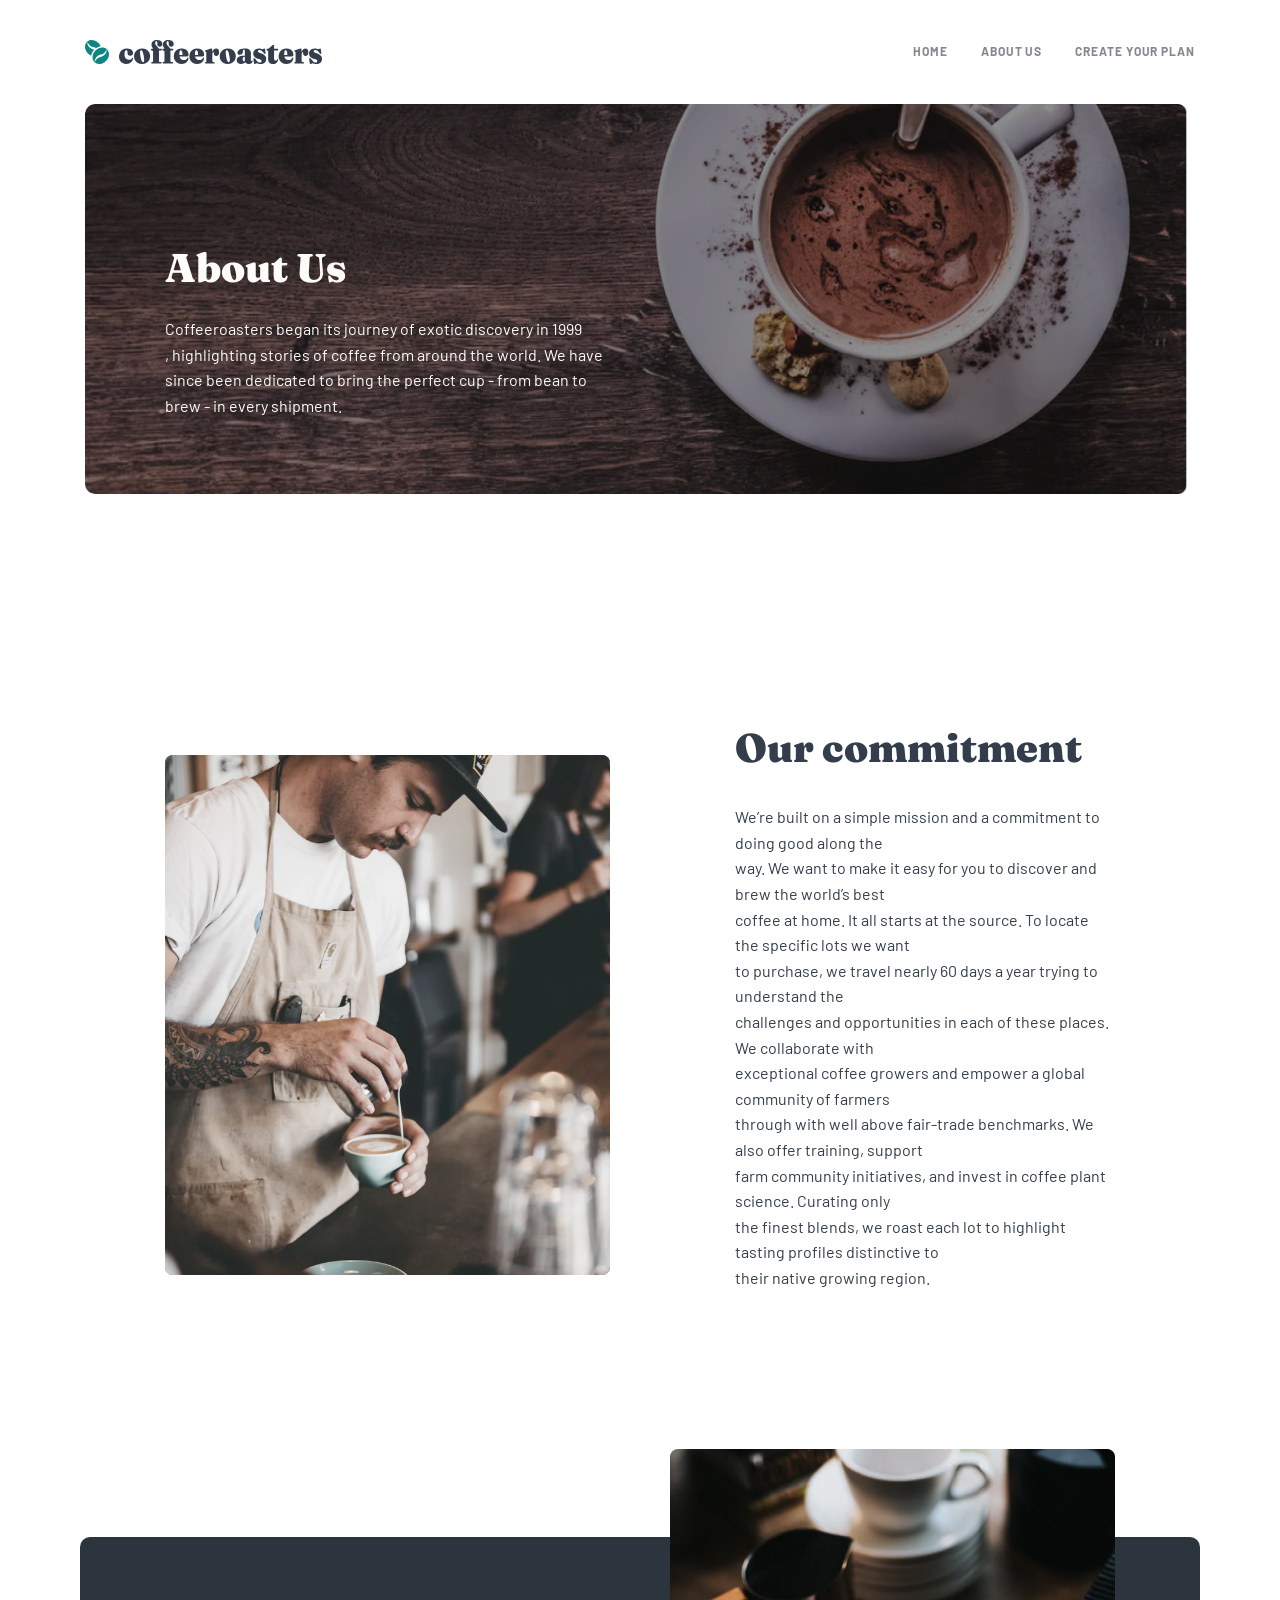
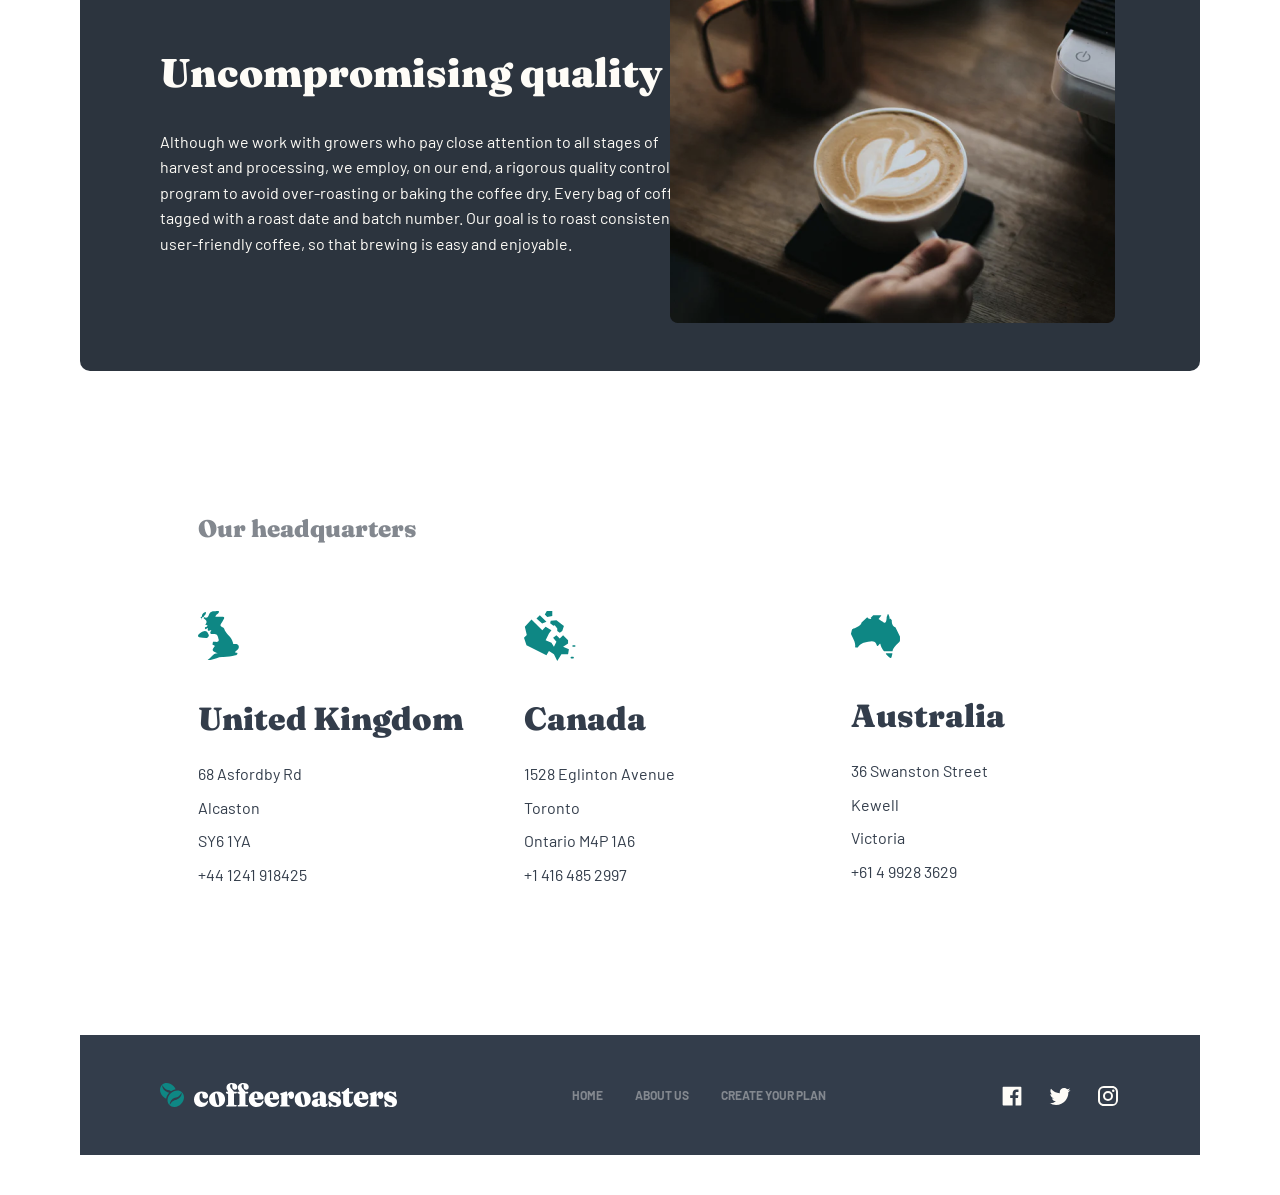
==== pages/About.html @ 0d8c2d9e "first cpmmit" ====
<!DOCTYPE html>
<html lang="en">
<head>
    <meta charset="UTF-8">
    <meta name="viewport" content="width=device-width, initial-scale=1.0">
    <title>ABOUT</title>
    <link rel="stylesheet" href="https://cdn.jsdelivr.net/npm/bootstrap@5.3.3/dist/css/bootstrap.min.css">
    <link rel="stylesheet" href="../style/style.css">
</head>
<body>
    <header>
        <img src="../images/Logo.svg" alt="">
        <nav>
            <a href="../index.html" target="_blank">HOME</a>
            <a href="./About.html">ABOUT US</a>
            <a href="./create.html" target="_blank">Create your plan</a>
        </nav>
        <svg xmlns="http://www.w3.org/2000/svg" width="1em" height="1em" viewBox="0 0 24 24">
            <path d="M0 0h24v24H0z" fill="none" />
            <path fill="none" stroke="currentColor" stroke-linecap="round" stroke-linejoin="round" stroke-width="2" d="M4 6h16M4 12h16M4 18h16" />
        </svg>

    </header>
    <!-- end header -->
    <section class="section-6">
        <img src="../images/About Image.png" alt="" class="img-disktop-s6">
        <img src="../images/Background.png" alt="" class="img-992-s6">
        <img src="../images/Background (1).png" alt="" class="img-768-s6">
        <div>
            <h2>About Us</h2>
            <p class="p-992-s6">Coffeeroasters began its journey of exotic discovery in 1999 <br>, highlighting stories of coffee from around the world. We have <br> since been dedicated to bring the perfect cup - from bean to <br> brew - in every shipment.</p>
            <p class="p-768-s6">Coffeeroasters began its journey of exotic <br> discovery in 1999, highlighting stories of <br> coffee from around the world. We have <br> since been dedicated to bring the perfect <br> cup - from bean to brew - in every <br> shipment.</p>

        </div>
        
    </section>
    <!-- end section-6 -->
    <section class="section-7">
        <img class="img-desktop" src="../images/Bitmap-1.svg" alt="">
        <img class="img-992" src="../images/Commitment Image.png" alt="">
        <img class="img-768" src="../images/Commitment Image-1.png" alt="">
        <div>
            <h2>Our commitment</h2>
            <p class="p-desktop">We’re built on a simple mission and a commitment to doing good along the <br> way. We want to make it easy for you to discover and brew the world’s best <br> coffee at home. It all starts at the source. To locate the specific lots we want <br> to purchase, we travel nearly 60 days a year trying to understand the <br> challenges and opportunities in each of these places. We collaborate with <br> exceptional coffee growers and empower a global community of farmers <br> through with well above fair-trade benchmarks. We also offer training, support <br> farm community initiatives, and invest in coffee plant science. Curating only <br> the finest blends, we roast each lot to highlight tasting profiles distinctive to <br> their native growing region.</p>
            <p class="p-992">We’re built on a simple mission and a commitment to <br> doing good along the  way. We want to make it easy for <br> you to discover and brew the world’s best coffee at <br> home. It all starts at the source. To locate the specific <br> lots we want to purchase, we travel nearly 60 days a <br> year trying to understand the  challenges <br> and opportunities in each of these places. We collabo <br> with exceptional coffee growers and empower a global <br> community of farmers through with well above fair- <br> trade benchmarks. We also offer training, support <br> farm community initiatives, and invest in coffee plant <br> science. Curating only the finest blends, we roast each <br> lot to highlight tasting profiles distinctive to their <br> native growing region.</p>
            <p class="p-768">We’re built on a simple mission and a <br> commitment to doing good along the  way. We <br> want to make it easy for you to discover and brew <br> the world’s best coffee at home. It all starts at the <br> source. To locate the specific lots we want to <br> purchase, we travel nearly 60 days a year trying to <br> understand the  challenges and opportunities in <br> each of these places. We collaborate with <br> exceptional coffee growers and empower a global <br> community of farmers through with well above <br> fair-trade benchmarks. We also offer training, <br> support farm community initiatives, and invest in <br> coffee plant science. Curating only the finest <br> blends, we roast each lot to highlight tasting <br> profiles distinctive to their native growing region.</p>

        </div>
    </section>
    <!-- end section-7 -->
    <section class="section-8">
        <div class="div-3">
            <h2>Uncompromising quality</h2>
            <p>Although we work with growers who pay close attention to all stages of <br> harvest and processing, we employ, on our end, a rigorous quality control <br> program to avoid over-roasting or baking the coffee dry. Every bag of coffee is <br> tagged with a roast date and batch number. Our goal is to roast consistent, <br> user-friendly coffee, so that brewing is easy and enjoyable.</p>
        </div>
        <div>
            <img class="img-desktop-s8" src="../images/Bitmap-2.png" alt="">
            <img class="img-992-s8" src="../images/Bitmap (1).png" alt="">
            <img src="../images/Bitmap-3.png" alt="" class="img-768-s8">
        </div>
    </section>
    <!-- end section-8 -->
    <section class="section-9">
        <h2>Our headquarters</h2>
        <div class="div-4">
            <div>
                <img src="../images/UK Map.svg" alt="">
                <h1>United Kingdom</h1>
                <h3>68  Asfordby Rd</h3>
                <h3>Alcaston</h3>
                <h3>SY6 1YA</h3>
                <h3>+44 1241 918425</h3>
            </div>
             <div>
                <img src="../images/Canada Map.svg" alt="">
                <h1>Canada</h1>
                <h3>1528  Eglinton Avenue</h3>
                <h3>Toronto</h3>
                <h3>Ontario M4P 1A6</h3>
                <h3>+1 416 485 2997</h3>
            </div>
             <div>
                <img src="../images/Australia Map.svg" alt="">
                <h1>Australia</h1>
                <h3>36 Swanston Street</h3>
                <h3>Kewell</h3>
                <h3>Victoria</h3>
                <h3>+61 4 9928 3629</h3>
            </div>
        </div>
    </section>
    <!-- end section-9 -->
    <section class="section-5">
        <img src="../images/Footer Logo.svg" alt="">
        <nav>
            <a href="../index.html" target="_blank">HOME</a>
            <a href="./About.html">ABOUT US</a>
            <a href="./create.html" target="_blank">Create your plan</a>
        </nav>
        <div>
            <a href="https://www.facebook.com/" target="_blank">
                <svg xmlns="http://www.w3.org/2000/svg" width="1em" height="1em" viewBox="0 0 1024 1024">
                    <path d="M0 0h1024v1024H0z" fill="none" />
                    <path fill="currentColor" d="M880 112H144c-17.7 0-32 14.3-32 32v736c0 17.7 14.3 32 32 32h736c17.7 0 32-14.3 32-32V144c0-17.7-14.3-32-32-32m-92.4 233.5h-63.9c-50.1 0-59.8 23.8-59.8 58.8v77.1h119.6l-15.6 120.7h-104V912H539.2V602.2H434.9V481.4h104.3v-89c0-103.3 63.1-159.6 155.3-159.6c44.2 0 82.1 3.3 93.2 4.8v107.9z" />
                </svg>
            </a>
            <a href="https://x.com/home" target="_blank">
                <svg xmlns="http://www.w3.org/2000/svg" width="1em" height="1em" viewBox="0 0 24 24">
                    <path d="M0 0h24v24H0z" fill="none" />
                    <path fill="currentColor" d="M22.46 6c-.77.35-1.6.58-2.46.69c.88-.53 1.56-1.37 1.88-2.38c-.83.5-1.75.85-2.72 1.05C18.37 4.5 17.26 4 16 4c-2.35 0-4.27 1.92-4.27 4.29c0 .34.04.67.11.98C8.28 9.09 5.11 7.38 3 4.79c-.37.63-.58 1.37-.58 2.15c0 1.49.75 2.81 1.91 3.56c-.71 0-1.37-.2-1.95-.5v.03c0 2.08 1.48 3.82 3.44 4.21a4.2 4.2 0 0 1-1.93.07a4.28 4.28 0 0 0 4 2.98a8.52 8.52 0 0 1-5.33 1.84q-.51 0-1.02-.06C3.44 20.29 5.7 21 8.12 21C16 21 20.33 14.46 20.33 8.79c0-.19 0-.37-.01-.56c.84-.6 1.56-1.36 2.14-2.23" />
                </svg>
            </a>
            <a href="https://www.instagram.com/" target="_blank">
                <svg xmlns="http://www.w3.org/2000/svg" width="1em" height="1em" viewBox="0 0 24 24">
                    <path d="M0 0h24v24H0z" fill="none" />
                    <path fill="currentColor" d="M7.8 2h8.4C19.4 2 22 4.6 22 7.8v8.4a5.8 5.8 0 0 1-5.8 5.8H7.8C4.6 22 2 19.4 2 16.2V7.8A5.8 5.8 0 0 1 7.8 2m-.2 2A3.6 3.6 0 0 0 4 7.6v8.8C4 18.39 5.61 20 7.6 20h8.8a3.6 3.6 0 0 0 3.6-3.6V7.6C20 5.61 18.39 4 16.4 4zm9.65 1.5a1.25 1.25 0 0 1 1.25 1.25A1.25 1.25 0 0 1 17.25 8A1.25 1.25 0 0 1 16 6.75a1.25 1.25 0 0 1 1.25-1.25M12 7a5 5 0 0 1 5 5a5 5 0 0 1-5 5a5 5 0 0 1-5-5a5 5 0 0 1 5-5m0 2a3 3 0 0 0-3 3a3 3 0 0 0 3 3a3 3 0 0 0 3-3a3 3 0 0 0-3-3" />
                </svg>
            </a>
        </div>



    </section>

    <script src="https://cdn.jsdelivr.net/npm/bootstrap@5.3.3/dist/js/bootstrap.min.js"></script>
</body>
</html>
---- style/style.css ----
@import url('https://fonts.googleapis.com/css2?family=Barlow:ital,wght@0,100;0,200;0,300;0,400;0,500;0,600;0,700;0,800;0,900;1,100;1,200;1,300;1,400;1,500;1,600;1,700;1,800;1,900&display=swap');
@import url('https://fonts.googleapis.com/css2?family=Fraunces:ital,opsz,wght@0,9..144,100..900;1,9..144,100..900&display=swap');
*{
    margin: 0;
    padding: 0;
    box-sizing: border-box;
}
:root{
    --color: #0E8784;
    --font:"Barlow", sans-serif;
    --font-2:"Fraunces", serif;
}
header{
    padding: 40px 85px;
    display: flex;
    justify-content: space-between;
    align-items: center;
}
header nav{
    display: flex;
    gap: 33px;
}
header nav a{
    text-decoration: none;
    font-family: var(--font);
    color: #83888F;
    font-size: 12px;
    font-weight: 700;
    line-height: 130%;
    letter-spacing: .92px;
    text-transform: uppercase;

}
header svg{
    display: none;
}
/* end header */
@media (max-width: 992px){
    header {
        padding: 40px 32px;
    }
}
@media (max-width: 768px){
    header {
        padding: 0 16px;
        padding-top: 24px;
        padding-bottom: 32px;
    }
    header nav{
        display: none;
        color: #333D4B;
    }
    header svg{
        display: block;
    }

}
/* end responsife header */
.section-1{
    width: 100%;
    padding: 0 85px;
    position: relative;
}
.img-992-s1{
    display: none;
}
.img-768-s1{
    display: none;
}
.section-1 img{
    width: 100%; 
    border-radius: 10px;  
}
.section-1 div{
    position: absolute;
    top: 0;
    left: 0;
    padding: 112px 0;
    padding-left: 165px;
    animation-name: animation-sectoin-1;
    animation-duration: 2s;
    animation-iteration-count: 2;
    animation-direction: alternate;
}
.section-1 div h2{
    font-family: var(--font-2);
    color: #FEFCF7;
    font-size: 72px;
    font-weight: 900;
    line-height: 100%;
    margin-bottom: 32PX;

}
.section-1 div P{
    font-family: var(--font);
    color: #FEFCF7;
    font-size: 16px;
    font-weight: 400;
    line-height: 160%;
    margin-bottom: 48PX;
}
.section-1 div button{
    width: 218px;
    height: 57px;
    font-family: var(--font-2);
    background-color: var(--color);
    color: #FEFCF7;
    font-size: 18px;
    font-weight: 900;
    line-height: 140%;
    margin-bottom: 48PX;
    text-align: center;
    border: none;
    border-radius: 6px;

}
.section-1 div button:hover{
    background-color:#FEFCF7 ;
    color: var(--color);
    border: 1.5px solid var(--color);
}
/* end section-1  */


@keyframes animation-sectoin-1{
    from{
        transform: translatey(100%);
        opacity: 0;
    }
    to{
        transform: translatey(0);
        opacity: 1;
    }
}
/* end animmation-section-1 */


@media (max-width: 992px){
    .section-1{
        padding: 0 32px; 
    }
    .section-1 img{
        height: 68vh;  
    }
    .section-1 div{  
        padding: 96px 0;
        padding-left: 80px;  
    }
    .section-1 div h2{ 
        font-size: 48px;
        margin-bottom: 32PX;
    }
    .img-992-s1{
        display: block;
    }
    .img-desktop-s1{
        display: none;
    }
    .img-768-s1{
        display: none;
    }
    
}
@media (max-width: 768px){
    .section-1{
        padding: 0 16px;
    }
    .section-1 img{
        height: 68vh;
    }
    .section-1 div{
        position: absolute;
        top: 50%;
        left: 45%;
        transform: translate(-50%, -50%);
        width: 100%;
        box-sizing: border-box;
        text-align: center;
        animation-name: animation-sectoin-6;
        animation-duration: 2s;
        animation-iteration-count: 2;
        animation-direction: alternate;
    }
    .section-1 div h2{
        font-size: 40px; 
        margin-bottom: 32PX;
    }
    .section-1 p{  
        margin-bottom: 40px;
    }
    .img-992-s1{
        display: none;
    }
    .img-desktop-s1{
        display: none;
    }
    .img-768-s1{
        display: block;
    }


}


/* end responsife section-1 */

.section-2 {
    
    position: relative;
    margin: 140px 165px;
}
.section-2 h2 {
    font-family: var(--font-2);
    font-weight: 900;
    line-height: 100%;
    font-size: 200px;
    text-align: center;
    position: absolute;
    top: -40px;
    left: 50%;
    transform: translateX(-50%);

    z-index: 1;

    color: #83888F;
    opacity: 0.3;

    white-space: nowrap;
    

    
}
.products {
    position: relative;
    z-index: 2;
    padding-top: 90px;
    display: flex;
    align-items: center;
    gap: 32px;
}
.product {
    width: calc((100% - 3 * 32px) / 4);
    text-align: center;
}
.product h3 {
    font-family: var(--font-2);
    color: #333D4B;
    font-size: 24px;
    font-weight: 900;
    line-height: 150%;
    margin-top: 48px;
    margin: 24px;
}
.product p {
    font-family: var(--font);
    color: #333D4B;
    font-size: 16px;
    font-weight: 400;
    line-height: 160%;
    
}

/* end section-2  */

@media (max-width: 992px){
    .section-2 {
    
        
        margin: 80px 32px;
    }
    .section-2 h2 {
        
        
        
        font-size: 112px;
        text-align: center;
        position: absolute;
        top: -5px;
        left: 50%;
        transform: translateX(-50%);

       

        

        

        
    }
    .products {
        
        padding-top: 35px;
        display: flex;
        transform: translateX(-30%);
        flex-direction: column;
        align-items: center;
        gap: 24px;
    }
    .product {
        
        display: flex;
        
        align-items: center;
        gap: 32px;
    }
    .product h3 {
        
        white-space: nowrap;

    }
    .product p {
       
        white-space: nowrap;
        
    }

}

@media (max-width: 768px){
    .section-2 {
    
        
        margin: 80px 16px;
    }
    .section-2 h2 {
        
        
        
        font-size: 40px;
        text-align: center;
        position: absolute;
        top: -5px;
        left: 50%;
        transform: translateX(-50%);

       

        

        

        
    }
    .products {
       
        padding-top: 30px;
        transform: translateX(-4px);
        
    }
    .product {
        
        display: flex;
        flex-direction: column;
        align-items: center;
        gap: 32px;
    }

}

/* end responsife section-2 */

.section-3 {
    
    background-color: #333D4B;
    margin: 0 80px;
    height: 577px;
    border-radius: 10px;
    margin-bottom: 237px;
}
.parent{
    padding: 0 85px;
    margin-top: 64px;
    display: flex;
    align-items: center;
    gap: 32px;
    
}
.section-3 h2{
    text-align: center;
    padding-top: 96px;
    font-family: var(--font-2);
    font-weight: 900;
    font-size: 40px;
    line-height: 120%;
    color: #FEFCF7;
}
.p-section-3 {
    text-align: center;
    padding-top: 32px;
    font-family: var(--font-2);
    font-weight: 400;
    font-size: 16px;
    line-height: 160%;
    color: #FEFCF7;
}
.card{
    width: calc((100% - 2 * 32px) / 3);
    background-color: var(--color);
    height: 354px;
    text-align: center;
    border-radius: 10px;
    padding: 48px 32px;
}

.card img {
    margin-bottom: 48px;
    width: 60px;
    height: 60px;
}
.card h3 {
    margin-bottom: 24px;
    color: #FEFCF7;
    font-family: var(--font-2);
    font-weight: 900;
    font-size: 24px;
    line-height: 150%;

}
.card p {
    
    color: #FEFCF7;
    font-family: var(--font);
    font-weight: 400;
    font-size: 16px;
    line-height: 160%;

}
/* end section-3  */
@media (max-width: 992px){
    .section-3 {
        margin: 0 32px;
        margin-bottom: 403px;
    }
    .parent{
        padding: 0 65.5px;
        margin-top: 64px;
        display: flex;
        flex-direction: column;
        align-items: center;
        gap: 24px;
    }
    .card{
        width: 100%;
        height: 188px;
        display: flex;
        flex-direction: row;
        align-items: center;
        gap: 48px;
        text-align: start;
        border-radius: 10px;
        padding: 40px 48px;
    }
    .card h3 {
        margin-bottom: 20px;
    }
    .card img {
        margin-bottom: 0px;
    }
    .section-3 h2{
        padding-top: 64px;
    }
    .p-section-3 {
        
        
    }
}
@media  (max-width: 768px){
    .section-3 { 
        margin: 0 32px;
    }
    .section-3 h2{
        padding-top: 64.2px;
    }
    .card{
        width: 280px;
        margin-bottom: 0px;
        height: 258.8px;
        padding: 24px 20px;
        display: block;
        margin-top: 0px;
        text-align: center;
    }
    .card img {
        margin-bottom: 24px;
        width: 60px;
        height: 60px;
    }
    .card h3 {
        margin-bottom: 12px;
    }
}
/* end responsife section-2 */
.section-4{
    padding: 0 165px;

}
.section-4 h2 {
    font-family: var(--font-2);
    font-weight: 900;
    font-size: 24px;
    line-height: 150%;
    color: #83888F;
}
.parent-1{
    margin: 80px 0;
    display: flex;
    align-items: center;
}
.parent-1 .div-1{
    width: 31px;
    height: 31px;
    border: 2px solid #0E8784 ;
    border-radius: 50%;
}
.parent-1 .div-2{
    width: 350px;
    height: 2px;
    border: 2px solid #FDD6BA;
    border-radius: 2px;
}
.section-4 .parent-2{
    margin-bottom: 64px;
    display: flex;
    align-items: center;
    gap: 96px;  
}
.section-4 .parent-2 div {
    width: 285px;
    height: 355px;
}
.section-4 .parent-2 h1 {
    font-family: var(--font-2);
    font-weight: 900;
    font-size: 72px;
    line-height: 100%;
    color: #FDD6BA;
    margin-bottom: 40px;
} 
.section-4 .parent-2 h3 {
    font-family: var(--font-2);
    font-weight: 900;
    font-size: 32px;
    line-height: 114%;
    color: #333D4B;
    margin-bottom: 40px;
} 
.section-4 .parent-2 p {
    font-family: var(--font);
    font-weight: 400;
    font-size: 16px;
    line-height: 160%;
    color: #333D4B;
    
} 
.section-4 button {
    width: 218px;
    height: 57px;
    background-color: #0E8784;
    border: none;
    border-radius: 6px;
    color: #FEFCF7;
    font-family: var(--font-2);
    font-weight: 900;
    font-size: 18;
    line-height: 140%;

}
/* end section-4  */
.section-4 button:hover {
    
    background-color: #FEFCF7;
    border: 1px solid #0E8784;
    color: #0E8784;
    cursor: pointer;
    

}
/* end section-4 button:hover */
@media (max-width: 992px){
    .section-4{
        margin-top: 403px;
        padding: 0 32px;
    }
    .parent-1 .div-2{
        width: 250px;
    }
    .section-4 .parent-2{
        margin-bottom: 64px;
        display: flex;
        align-items: center;
        gap: 20px;  
    }
    .section-4 .parent-2 div {
        width: calc((100% - 2 * 20) / 3);
        height: 381px;
    }
}
@media (max-width: 768px){
    .section-4{
        margin-top: 752px;
        padding: 0 16px;
    }
    .parent-1 {
        display: none;
    }
    .section-4 h2 {
        text-align: center;
        margin-bottom: 64px;
    }
    .section-4 .parent-2{
        margin-bottom: 120px;
        display: flex;
        flex-direction: column;
        align-items: center;
        gap: 120px;  
        text-align: center;
    }
    .section-4 .parent-2 div {
        width: 343px;
        height: 260px;
    }
    .section-4 button {
        display: block;
        margin: 0 auto;
        
    }

}

/* end responsife section-4 */

.section-5{
    margin: 0 80px;
    height: 120px;
    padding: 48px 80px;
    margin-top: 140px;
    margin-bottom: 40px;
    display: flex;
    align-items: center;
    justify-content: space-between;
    background-color: #333D4B;
    
}
.section-5 nav {
    display: flex;
    align-items: center;
    gap: 32px;

}
.section-5 nav a{
    font-family: var(--font);
    font-size: 12px;
    font-weight: 700;
    line-height: 130%;
    color: #83888F;
    text-transform: uppercase;
    text-decoration: none;
}
.section-5 div {
    display: flex;
    align-items: center;
    gap: 24px;
}
.section-5 svg {
    width: 24px;
    height: 24px;
    color: #FEFCF7;
   
}
/* end section-5  */
@media (max-width: 992px){
    .section-5{
        margin: 0 32px;
        height: 100px;
        padding: 48px 20px;
        margin-top: 80px;
        margin-bottom: 40px;
    }
}
@media (max-width: 768px){
    .section-5{
        margin: 0 16px;
        height: 180px;
        padding: 40px 43px;
        margin-top: 80px;
        margin-bottom: 24px;
        display: flex;
        flex-direction: column;
        align-items: center;
        gap: 24px;
    }
}
/* end responsife section-5 */


/* start page about  */

.section-6{
    width: 100%;
    padding: 0 85px;
    position: relative;
}
.section-6 img{
    width: 100%;
    border-radius: 10px;
}
.section-6 div{
    position: absolute;
    top: 0;
    left: 0;
    padding-top: 140px;
    padding-bottom: 134px;
    padding-left: 165px;
    animation-name: animation-sectoin-1;
    animation-duration: 2s;
    animation-iteration-count: 2;
    animation-direction: alternate;
}
.section-6 div h2{
    font-family: var(--font-2);
    color: #FEFCF7;
    font-size: 40px;
    font-weight: 900;
    line-height: 120%;
    margin-bottom: 24PX;

}
.section-6 div P{
    font-family: var(--font);
    color: #FEFCF7;
    font-size: 16px;
    font-weight: 400;
    line-height: 160%;
    margin-bottom: 48PX;

}
.img-992-s6{
    display: none;
}
.img-768-s6{
    display: none;
}
.p-768-s6{
    display: none;
}
.p-992-s6{
    display: block;
}
/* end section-6  */

@media (max-width: 992px){
    .section-6{
        padding: 0 32px;  
    }
    .section-6 img{
        height: 68vh;
    }
    .section-6 div{  
        padding: 113.5px 0;
        padding-left: 80px; 
    }
    .section-6 div h2{  
        font-size: 32px;
    }
    .img-disktop-s6{
        display: none;
    }
    .img-992-s6{
        display: block;
    }
    .img-768-s6{
        display: none;
    }
    .p-768-s6{
        display: none;
    }
    .p-992-s6{
        display: block;
    }
}
@media (max-width: 768px){
    .section-6{
        
        padding: 0 16px;
        
    }
    .section-6 img{
        height: 68vh;
        
    }
    
    .section-6 div{
        position: absolute;
        top: 50%;
        left: 50%;
        transform: translate(-50%, -50%);
        width: 100%;
        padding: 93px 20px;
        text-align: center;
        animation-name: animation-sectoin-6;
        animation-duration: 2s;
        animation-iteration-count: 2;
        animation-direction: alternate;
    }
    .section-6 div h2{   
        font-size: 28px;
    }
    .img-disktop-s6{
        display: none;
    }
    .img-992-s6{
        display: none;
    }
    .img-768-s6{
        display: block;
    }
    .p-992-s6{
        display: none;
    }
    .p-768-s6{
        display: block;
    }
}
@keyframes animation-sectoin-6{
    from{
        transform: translate(-50%, calc(-50% + 100px));
        opacity: 0;
    }
    to{
        transform: translate(-50%, -50%);
        opacity: 1;
    }
}
/* end responsife section-6 */
.section-7{
    width: 100%;
    padding: 230px 165px;
    display: flex;
    align-items: center;
    gap: 125px;

}
.section-7 .img-992{
    display: none;
}
.section-7 .img-768{
    display: none;
}
.section-7 h2 {
    margin-bottom: 32px;
    color: #333D4B;
    font-family: var(--font-2);
    font-weight: 900;
    font-size: 40px;
    line-height: 120%;
}
.section-7 p{
    color: #333D4B;
    font-family: var(--font);
    font-weight: 400;
    font-size: 16px;
    line-height: 160%;
}
.section-7 .p-992{
    display: none;
}
.section-7 .p-768{
    display: none;
}
/* end section-7  */
@media (max-width: 992px){
    .section-7{
        padding: 96px 32px;
        display: flex;
        align-items: center;
        gap: 48px;

    }
    .section-7 .img-desktop{
        display: none;
    }
    .section-7 .img-992{
        display: block;
    }
    .section-7 .p-desktop{
        display: none;
    }
    .section-7 .p-992{
        display: block;
    }
}
@media (max-width: 768px){
    .section-7{
        padding: 80px 16px;
        display: flex;
        flex-direction: column;
        align-items: center;
        gap: 48px;

    }
    .section-7 .img-desktop{
        display: none;
    }
    .section-7 .img-992{
        display: none;
    }
    .section-7 .img-768{
        display: block;
    }
    .section-7 .p-desktop{
        display: none;
    }
    .section-7 .p-992{
        display: none;
    }
    .section-7 .p-768{
        display: block;
        text-align: center;
    }
    
}
/* end responsife section-7 */
.section-8{
    position: relative;
    margin-bottom: 140px;
}
.div-3 {
    height: 434px;
    background-color: #2C343E;
    margin: 0 80px;
    padding: 112px 80px;
    border-radius: 10px;
    position: relative;
   

}
.section-8 h2 {
    font-family: var(--font-2);
    font-size: 40px;
    font-weight: 900;
    line-height: 120%;
    color: #FEFCF7;
    margin-bottom: 32px;
}
.section-8 p {
    font-family: var(--font);
    font-size: 16px;
    font-weight: 400;
    line-height: 160%;
    color: #FEFCF7;
    
}
.section-8 img {
    
    position: absolute;
    top: -88px;
    right: 0;
    padding-right: 165px;
    
}
.img-992-s8{
    display: none;
}
.img-768-s8{
    display: none;
}
/* end section-8 */
@media (max-width: 992px){
    .section-8{
        margin-top: 320px;
        margin-bottom: 96px;
    }
    .div-3 {
        height: 399px;
        margin: 0 32px;
        text-align: center;
    }
    .img-768-s8{
        display: none;
    }
    .img-desktop-s8{
        display: none;
    }
    .img-992-s8{
        display: block;
    }
    .section-8 img {
    
        position: absolute;
        top: -240px;
        left: 50%;
        transform: translateX(-39%);
        
    }

}
@media (max-width: 768px){
    .section-8{
        margin-top: 162px;
        margin-bottom: 80px;
    }
    .div-3 {
        height: 514px;
        margin: 0 16px;
        text-align: center;
    }
    .img-768-s8{
        display: block;
    }
    .img-desktop-s8{
        display: none;
    }
    .img-992-s8{
        display: none;
    }
    .section-8 img {
        position: absolute;
        top: -112px;
        left: 50%;
        transform: translateX(-34%);
    }
}
/* end responsife section-8 */
.section-9{
    padding: 0 197.5px;
    margin-bottom: 140px;
}
.section-9 h2{
    font-family: var(--font-2);
    font-weight: 900;
    font-size: 24px;
    line-height: 150%;
    color: #83888F;
    margin-bottom: 64px;
}
.section-9 h1{
    margin-top: 40px;
    margin-bottom: 24px;
    font-family: var(--font-2);
    font-weight: 900;
    font-size: 32px;
    line-height: 114%;
    color: #333D4B;
    white-space: nowrap;
}
.section-9 h3{
    font-family: var(--font);
    font-weight: 400;
    font-size: 16px;
    line-height: 160%;
    color: #333D4B;
}
.div-4{
    display: flex;
    align-items: center;
    gap: 96px;
}
.div-4 div{
    width: calc((100% - 2 * 96px) / 3);
    
}
/* end section-9 */
@media (max-width: 992px){
    .section-9{
        padding: 0 32px;
        margin-bottom: 96px;
    }
    .div-4{
        display: flex;
        align-items: center;
        gap: 67.5px;
        
    }
    .div-4 div{
        width: calc((100% - 2 * 67.5px) / 3);
        
    }

}
@media (max-width: 768px){
    .section-9{
        padding: 0 16px;
        margin-bottom: 80px;
    }
    .section-9 h2{
        text-align: center;
    }
    .div-4{
        display: flex;
        flex-direction: column;
        align-items: center;
        gap: 24px;
        text-align: center;
    }
    .section-9 h1{
        margin-top: 40px;
        margin-bottom: 24px;
        font-family: var(--font-2);
        font-weight: 900;
        font-size: 32px;
        line-height: 114%;
        color: #333D4B;
        white-space: nowrap;
    }
    
}
/* end responsife section-9 */

/* start page Create your plan  */

.section-10{
    width: 100%;
    padding: 0 80px;
    position: relative;
}
.section-10 img{
    width: 100%;
    border-radius: 15px;
}
.section-10 div{
    position: absolute;
    top: 0;
    left: 0;
    padding: 140px 0;
    padding-left: 160px;
    animation-name: animation-sectoin-1;
    animation-duration: 2s;
    animation-iteration-count: 2;
    animation-direction: alternate;
}
.section-10 div h2{
    font-family: var(--font-2);
    color: #FEFCF7;
    font-size: 72px;
    font-weight: 900;
    line-height: 100%;
    margin-bottom: 32PX;

}
.section-10 div P{
    font-family: var(--font);
    color: #FEFCF7;
    font-size: 16px;
    font-weight: 400;
    line-height: 160%;

}
.img-992-s10{
    display: none;
}
.img-768-s10{
    display: none;
}
.p-disktop-s10{
    display: block;
}
.p-768-s10{
     display: none;
}
/* end section-10  */

@media (max-width: 992px){
    .section-10{
        padding: 0 32px;  
    }
    .section-10 img{
        height: 68vh;
    }
    .section-10 div{
        
        padding: 140px 0;
        padding-left: 80px;
        
    }
    
    .img-disktop-s10{
        display: none;
    }
    .img-992-s10{
        display: block;
    }
    .img-768-s10{
        display: none;
    }

}
@media (max-width: 768px){
    .section-10{
        
        padding: 0 16px;
        
    }
    .section-10 img{
        height: 68vh;
        
    }
    .section-10 div{
        position: absolute;
        top: 50%;
        left: 50%;
        transform: translate(-50%, -50%);
        width: 100%;
        padding: 80px 40px;
        text-align: center;
        animation-name: animation-sectoin-6;
        animation-duration: 2s;
        animation-iteration-count: 2;
        animation-direction: alternate;
    }
    .section-10 div h2{   
        font-size: 40px;
        margin-bottom: 20px;
    }
    .img-disktop-s10{
        display: none;
    }
    .img-992-s10{
        display: none;
    }
    .img-768-s10{
        display: block;
    }
    .p-768-s10{
        display: block;
    }
    .p-disktop-s10{
        display: none;
    }
}
/* end responsife section-10 */
.section-11{
    margin: 140px 80px;
    height: 90vh;
    background-color: #333D4B;
    
}
.parent-3{
    padding-top: 96px;
    padding-left: 80px;
    display: flex;
    align-items: center;
    position: relative;
    gap: 349px;
}
.parent-3 .div-5{
    width: 31px;
    height: 31px;
    border: 2px solid #0E8784 ;
    border-radius: 50%;
}
.parent-3 .div-6{
    width: 760px;
    height: 2px;
    border: 2px solid #FDD6BA;
    border-radius: 2px;
    position: absolute;
    margin-left: 15px;
}
.section-11 .parent-4{
    margin-top: 64px;
    padding-left: 80px;
    display: flex;
    align-items: center;
    gap: 95px;  
}
.section-11 .parent-4 div {
    width: 285px;
    height: 355px;
}
.section-11 .parent-4 h1 {
    font-family: var(--font-2);
    font-weight: 900;
    font-size: 72px;
    line-height: 100%;
    color: #FDD6BA;
    margin-bottom: 40px;
} 
.section-11 .parent-4 h3 {
    font-family: var(--font-2);
    font-weight: 900;
    font-size: 32px;
    line-height: 114%;
    color: #FEFCF7;
    margin-bottom: 40px;
} 
.section-11 .parent-4 p {
    font-family: var(--font);
    font-weight: 400;
    font-size: 16px;
    line-height: 160%;
    color: #FEFCF7;  
} 
/* end section-11 */
@media (max-width: 992px){
    .section-11{
        margin: 80px 32px;
        height: 90vh;
        background-color: #333D4B;
    }
    .parent-3{
        padding-top: 64px;
        padding-left: 32px;
        display: flex;
        align-items: center;
        position: relative;
        gap: 320px;
    }
    
    .parent-3 .div-6{
        width: 700px;
    }
    .section-11 .parent-4{
        margin-top: 64px;
        padding-left: 32px;
        display: flex;
        align-items: center;
        gap: 32px;  
    }
    .section-11 .parent-4 div {
        width: calc((100% - 2 * 32px) / 3);
        height: 401px;
    }
     .section-11 .parent-4 h1 {
        margin-bottom: 24px;
    } 
    .section-11 .parent-4 h3 {
        margin-bottom: 24px;
    } 
}
@media (max-width: 768px){
    .section-11{
        margin: 64px 16px;
        height: 100%;
    }
    .parent-3{
       display: none;
    }
    .section-11 .parent-4{
        padding: 48px 16px;
        display: flex;
        flex-direction: column;
        align-items: center;
        gap: 40px;
        text-align: center;  
    }
    .section-11 .parent-4 div {
        width: 311px;
        height: 323px;
    }
    .section-11 .parent-4 h1 {
        margin-bottom: 24px;
    } 
    .section-11 .parent-4 h3 {
        margin-bottom: 24px;
    } 
}
/* end responsife section-11 */

.section-12{
    padding: 0px 165px;
    margin-bottom: 140px;
    display: flex;
    align-items: flex-start;
    gap: 128px;
}
.div-7-active{
    width: 300px;
    display: flex;
    align-items: center;
    gap: 24px;
    border-bottom:1px solid #83888F ;
    padding: 24px 0;
}
.div-7-active h1{
    font-family: var(--font-2);
    font-weight: 900;
    font-size: 24px;
    line-height: 150%;
    color: #0E8784;
}
.div-7-active h2{
    font-family: var(--font-2);
    font-weight: 900;
    font-size: 24px;
    line-height: 150%;
    color: #333D4B;
}
.div-7{
    width: 251px;
    display: flex;
    align-items: center;
    gap: 24px;
    border-bottom:1px solid #83888F ;
    padding: 24px 0;
    
}
.div-7 h1{
    font-family: var(--font-2);
    font-weight: 900;
    font-size: 24px;
    line-height: 150%;
    color: #83888F;
}
.div-7 h2{
    font-family: var(--font-2);
    font-weight: 900;
    font-size: 24px;
    line-height: 150%;
    color: #83888F;
}
.div-8{
    display: flex;
    align-items: center;
    justify-content: space-between;
    margin-bottom: 48px;
}
.div-8 h1{
    font-family: var(--font-2);
    font-weight: 900;
    font-size: 40px;
    line-height: 120%;
    color: #83888F;
    width: 712px;
}
.div-8 svg{
    color: var(--color);
}
.div-9{
    margin-bottom: 80px;
    display: flex;
    align-items: center;
    gap: 23px;

}
.one{
    animation: fromLeft 1s;
}

.two{
    animation: fromRight 1s;
}

.three{
    animation: fromLeft 1s;
}

.div-9-four{
    animation: fromRight 1s;
}

.div-9-five{
    animation: fromLeft 1s;
}

@keyframes fromLeft{
    from{
        transform: translateX(-100px);
        opacity: 0;
    }
    to{
        transform: translateX(0);
        opacity: 1;
    }
}

@keyframes fromRight{
    from{
        transform: translateX(100px);
        opacity: 0;
    }
    to{
        transform: translateX(0);
        opacity: 1;
    }
}

.div-9 div{
    width: calc((100% - 2 * 23px) / 3);
    height: 202px;
    background-color: #F4F1EB;
    padding: 32px 24px;
    border-radius: 8px;
}
.div-9 div h2{
    font-family: var(--font-2);
    font-weight: 900;
    font-size: 24px;
    line-height: 150%;
    color: #333D4B;
    margin-bottom: 24px;
}
.div-9 div p{
    font-family: var(--font);
    font-weight: 400;
    font-size: 16px;
    line-height: 160%;
    color: #333D4B;
}
.div-9:not(.div-9-four):not(.div-9-five) > div:nth-child(2):hover{
    background-color: var(--color);
}
.div-9:not(.div-9-four):not(.div-9-five) > div:nth-child(2):hover h2,
.div-9:not(.div-9-four):not(.div-9-five) > div:nth-child(2):hover p{
    color: #FEFCF7;
}
.div-9-four > div:nth-child(3):hover{
    background-color: var(--color);
}
.div-9-four > div:nth-child(3):hover h2,
.div-9-four > div:nth-child(3):hover p{
    color: #FEFCF7;
}
.div-9-five > div:nth-child(1):hover{
    background-color: var(--color);
}
.div-9-five > div:nth-child(1):hover h2,
.div-9-five > div:nth-child(1):hover p{
    color: #FEFCF7;
}
.div-10{
    display: flex;
    justify-content: space-between;
    align-items: center;
    color: var(--color);
}
.div-10 svg{
    margin-bottom: 30px;
}
.h-1{
    margin-bottom: 48px;
    font-family: var(--font-2);
    font-weight: 900;
    font-size: 40px;
    line-height: 120%;
    color: #83888F;
    width: 712px;
}
.div-11 {
    background-color: #2C343E;
    height: 202px;
    margin-bottom: 48px;
    border-radius: 8px;
}
.div-11 h3 {
    font-family: var(--font);
    font-weight: 400;
    font-size: 16px;
    line-height: 160%;
    color: #FFFFFF;
    padding-top: 48px;
    padding-left: 64px;
    margin-bottom: 8px;
    text-transform: uppercase;
}
.div-11 p {
    font-family: var(--font-2);
    font-weight: 900;
    font-size: 24px;
    line-height: 150%;
    color: #FFFFFF;
    padding: 0 64px;
    text-transform: uppercase;
}
.div-11 span {
    color: var(--color);
}
.parent-5 button {
    width: 218px;
    height: 57px;
    display: block;
    margin-left: auto;
    background-color: var(--color);
    border: none;
    border-radius: 6px;
    font-family: var(--font-2);
    font-weight: 900;
    font-size: 18px;
    line-height: 140%;
    color: #FFFFFF;
}
.parent-5 button:hover{
    background-color: #FFFFFF;
    color: var(--color);
    border: 1px solid var(--color);
}
/* end section-12 */
@media(max-width: 992px){
    .section-12{
        padding: 0px 32px;
        margin-bottom: 80px;
        display: flex;
        flex-direction: column;
        align-items: flex-start;
        gap: 64px;
    }
    .div-7-active{
        width: 920px;
    }
    .div-7{
        width: 920px;
        
    }
}
@media (max-width: 768px){
    .section-12{
        padding: 0px 16px;
        margin-bottom: 64px;
        display: flex;
        flex-direction: column;
        align-items: flex-start;
        gap: 64px;
    }
    .div-7-active{
        width: 715px;
    }
    .div-7{
        width: 715px;
    }
    .div-9{
        margin-bottom: 48px;
        display: flex;
        flex-direction: column;
        align-items: center;
        gap: 16px;
    }
    .div-9 div{
        width: 100%;
        height: 202px;
        background-color: #F4F1EB;
        padding: 32px 24px;
        border-radius: 8px;
    }
}
/* end responsife section-12 */
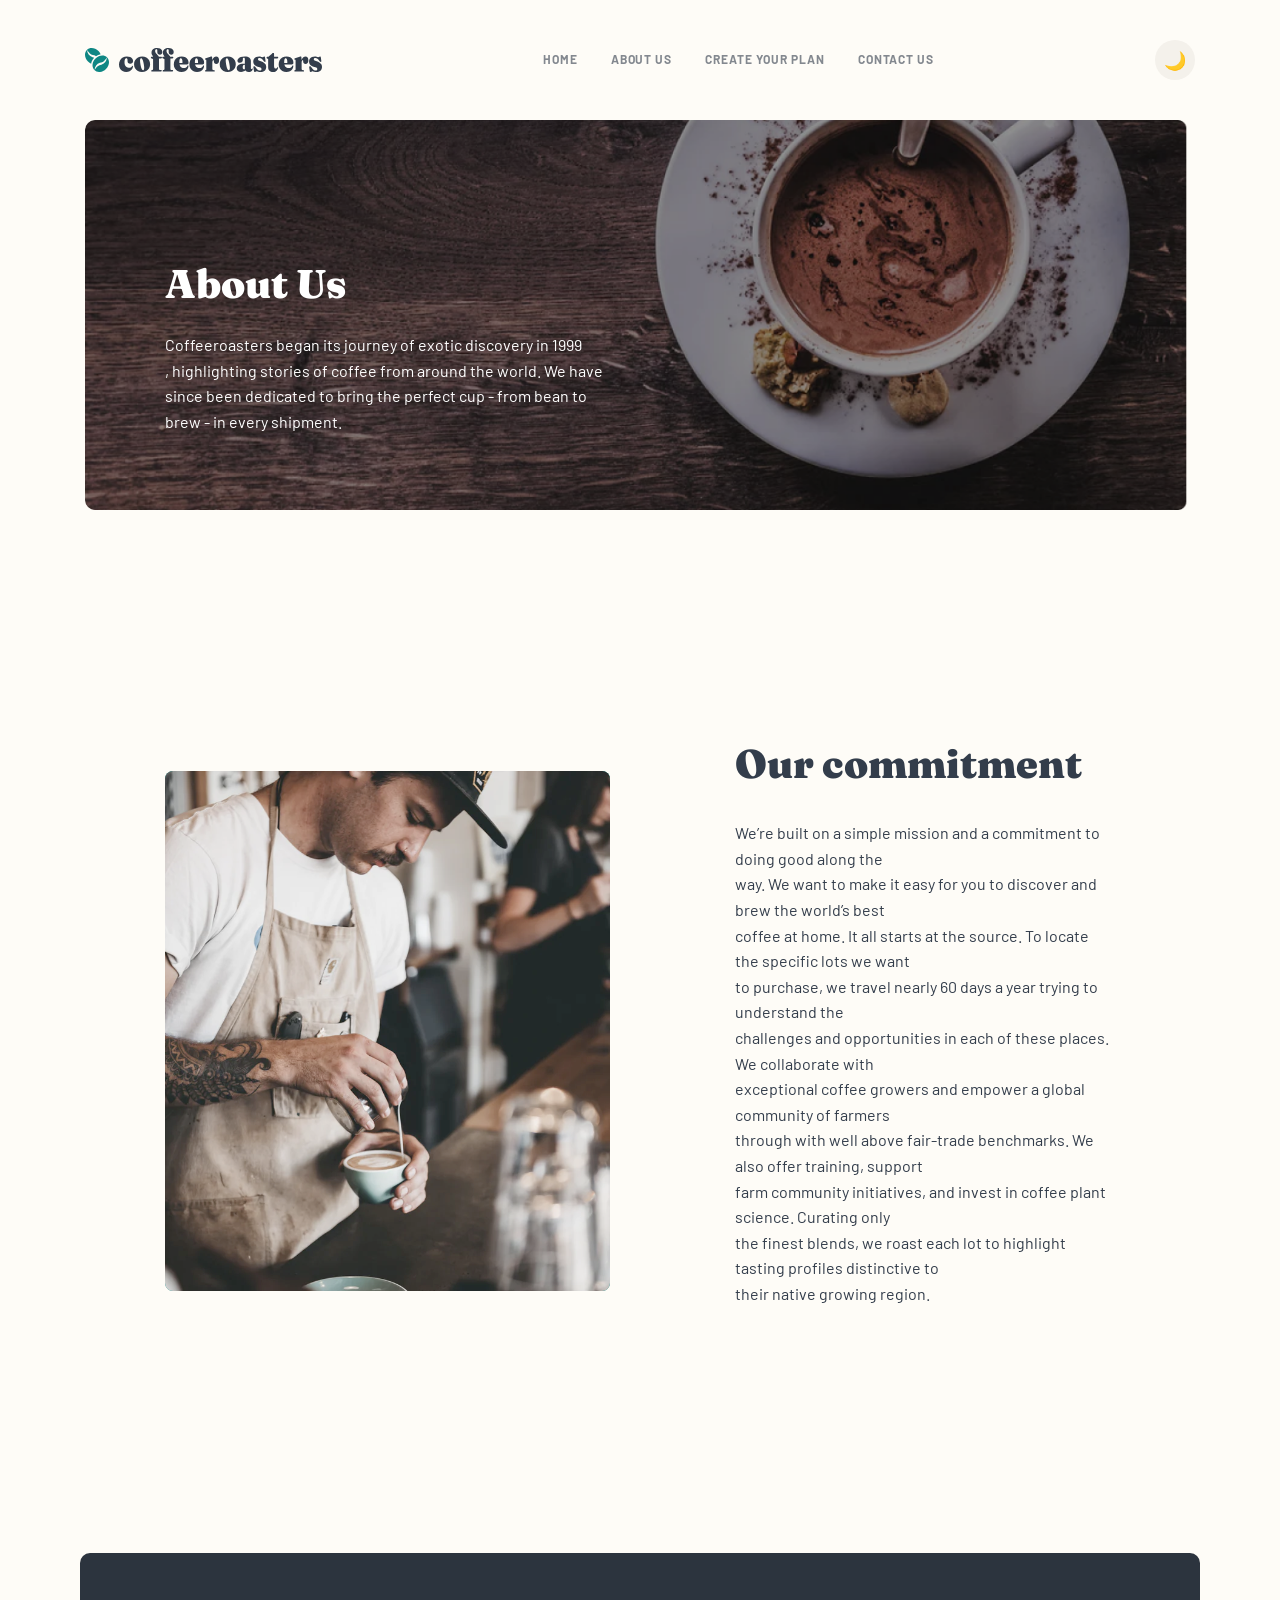
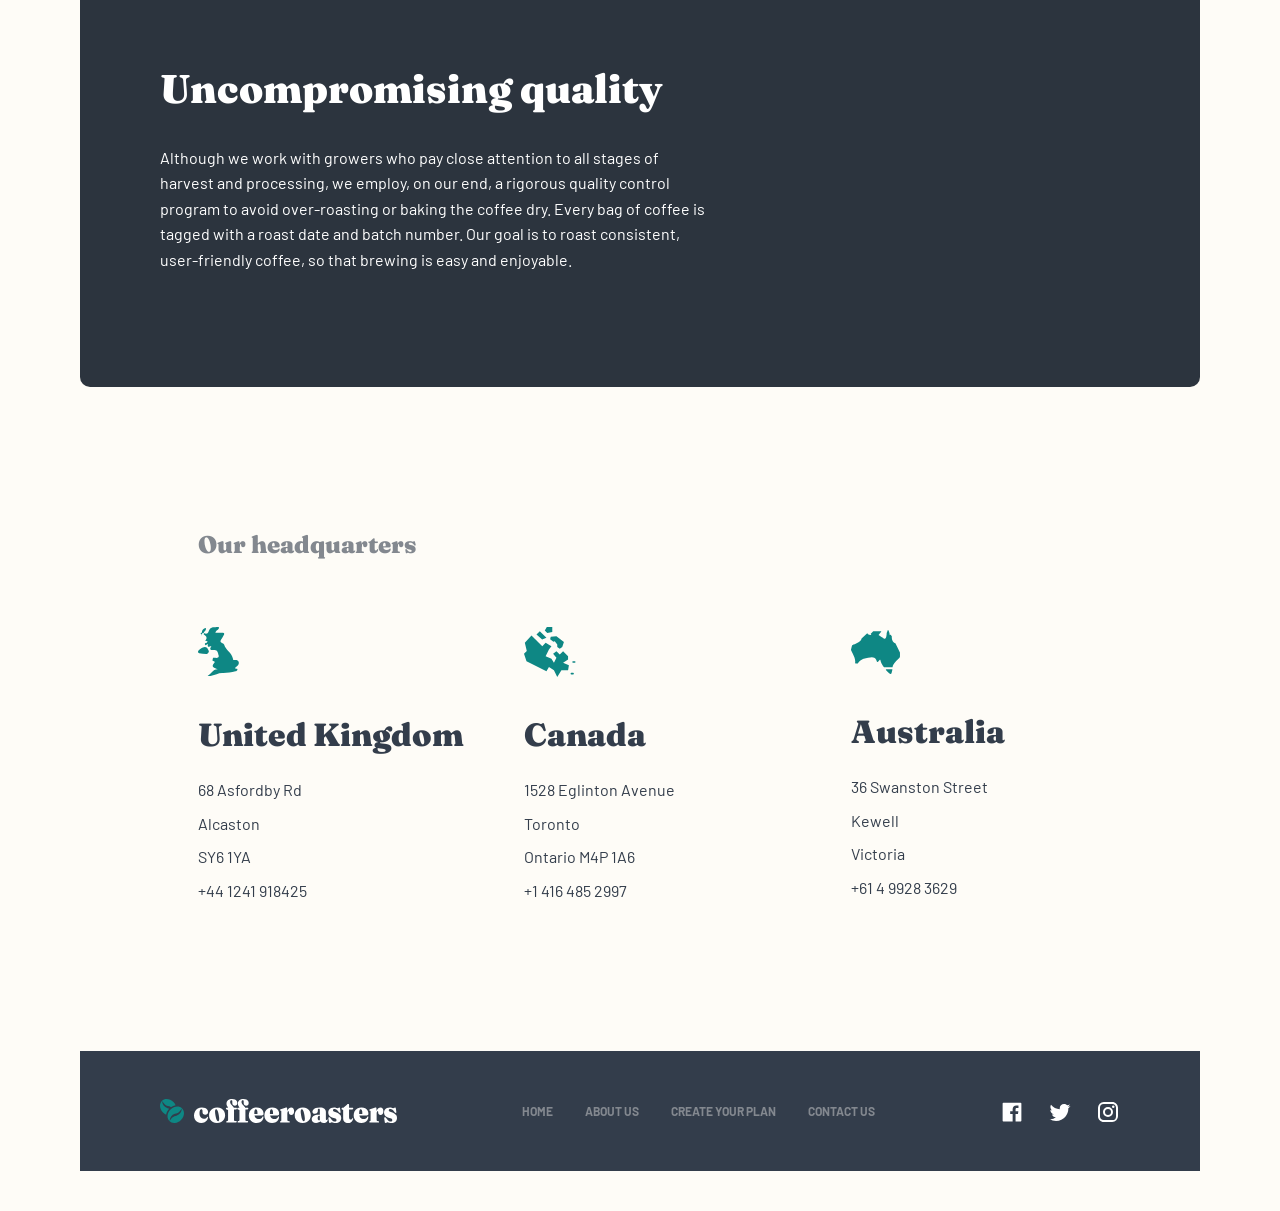
==== commit 39349a4f: "Update project" ====
--- a/pages/About.html
+++ b/pages/About.html
@@ -6,15 +6,19 @@
     <title>ABOUT</title>
     <link rel="stylesheet" href="https://cdn.jsdelivr.net/npm/bootstrap@5.3.3/dist/css/bootstrap.min.css">
     <link rel="stylesheet" href="../style/style.css">
+    <link rel="stylesheet" href="https://unpkg.com/aos@2.3.4/dist/aos.css">
 </head>
 <body>
+    <button id="topBtn">↑</button>
     <header>
         <img src="../images/Logo.svg" alt="">
         <nav>
             <a href="../index.html" target="_blank">HOME</a>
             <a href="./About.html">ABOUT US</a>
             <a href="./create.html" target="_blank">Create your plan</a>
+            <a href="./Contact Us.html" target="_blank">Contact Us</a>
         </nav>
+        <button id="darkBtn">🌙</button>
         <svg xmlns="http://www.w3.org/2000/svg" width="1em" height="1em" viewBox="0 0 24 24">
             <path d="M0 0h24v24H0z" fill="none" />
             <path fill="none" stroke="currentColor" stroke-linecap="round" stroke-linejoin="round" stroke-width="2" d="M4 6h16M4 12h16M4 18h16" />
@@ -36,34 +40,34 @@
     </section>
     <!-- end section-6 -->
     <section class="section-7">
-        <img class="img-desktop" src="../images/Bitmap-1.svg" alt="">
-        <img class="img-992" src="../images/Commitment Image.png" alt="">
-        <img class="img-768" src="../images/Commitment Image-1.png" alt="">
+        <img class="img-desktop" data-aos="zoom-in" data-aos-duration="800" src="../images/Bitmap-1.svg" alt="">
+        <img class="img-992" data-aos="zoom-in" data-aos-duration="800" src="../images/Commitment Image.png" alt="">
+        <img class="img-768" data-aos="zoom-in" data-aos-duration="800" src="../images/Commitment Image-1.png" alt="">
         <div>
-            <h2>Our commitment</h2>
-            <p class="p-desktop">We’re built on a simple mission and a commitment to doing good along the <br> way. We want to make it easy for you to discover and brew the world’s best <br> coffee at home. It all starts at the source. To locate the specific lots we want <br> to purchase, we travel nearly 60 days a year trying to understand the <br> challenges and opportunities in each of these places. We collaborate with <br> exceptional coffee growers and empower a global community of farmers <br> through with well above fair-trade benchmarks. We also offer training, support <br> farm community initiatives, and invest in coffee plant science. Curating only <br> the finest blends, we roast each lot to highlight tasting profiles distinctive to <br> their native growing region.</p>
-            <p class="p-992">We’re built on a simple mission and a commitment to <br> doing good along the  way. We want to make it easy for <br> you to discover and brew the world’s best coffee at <br> home. It all starts at the source. To locate the specific <br> lots we want to purchase, we travel nearly 60 days a <br> year trying to understand the  challenges <br> and opportunities in each of these places. We collabo <br> with exceptional coffee growers and empower a global <br> community of farmers through with well above fair- <br> trade benchmarks. We also offer training, support <br> farm community initiatives, and invest in coffee plant <br> science. Curating only the finest blends, we roast each <br> lot to highlight tasting profiles distinctive to their <br> native growing region.</p>
-            <p class="p-768">We’re built on a simple mission and a <br> commitment to doing good along the  way. We <br> want to make it easy for you to discover and brew <br> the world’s best coffee at home. It all starts at the <br> source. To locate the specific lots we want to <br> purchase, we travel nearly 60 days a year trying to <br> understand the  challenges and opportunities in <br> each of these places. We collaborate with <br> exceptional coffee growers and empower a global <br> community of farmers through with well above <br> fair-trade benchmarks. We also offer training, <br> support farm community initiatives, and invest in <br> coffee plant science. Curating only the finest <br> blends, we roast each lot to highlight tasting <br> profiles distinctive to their native growing region.</p>
+            <h2 data-aos="fade-up" data-aos-duration="800">Our commitment</h2>
+            <p class="p-desktop" data-aos="fade-up" data-aos-duration="800">We’re built on a simple mission and a commitment to doing good along the <br> way. We want to make it easy for you to discover and brew the world’s best <br> coffee at home. It all starts at the source. To locate the specific lots we want <br> to purchase, we travel nearly 60 days a year trying to understand the <br> challenges and opportunities in each of these places. We collaborate with <br> exceptional coffee growers and empower a global community of farmers <br> through with well above fair-trade benchmarks. We also offer training, support <br> farm community initiatives, and invest in coffee plant science. Curating only <br> the finest blends, we roast each lot to highlight tasting profiles distinctive to <br> their native growing region.</p>
+            <p class="p-992" data-aos="fade-up" data-aos-duration="800">We’re built on a simple mission and a commitment to <br> doing good along the  way. We want to make it easy for <br> you to discover and brew the world’s best coffee at <br> home. It all starts at the source. To locate the specific <br> lots we want to purchase, we travel nearly 60 days a <br> year trying to understand the  challenges <br> and opportunities in each of these places. We collabo <br> with exceptional coffee growers and empower a global <br> community of farmers through with well above fair- <br> trade benchmarks. We also offer training, support <br> farm community initiatives, and invest in coffee plant <br> science. Curating only the finest blends, we roast each <br> lot to highlight tasting profiles distinctive to their <br> native growing region.</p>
+            <p class="p-768" data-aos="fade-up" data-aos-duration="800">We’re built on a simple mission and a <br> commitment to doing good along the  way. We <br> want to make it easy for you to discover and brew <br> the world’s best coffee at home. It all starts at the <br> source. To locate the specific lots we want to <br> purchase, we travel nearly 60 days a year trying to <br> understand the  challenges and opportunities in <br> each of these places. We collaborate with <br> exceptional coffee growers and empower a global <br> community of farmers through with well above <br> fair-trade benchmarks. We also offer training, <br> support farm community initiatives, and invest in <br> coffee plant science. Curating only the finest <br> blends, we roast each lot to highlight tasting <br> profiles distinctive to their native growing region.</p>
 
         </div>
     </section>
     <!-- end section-7 -->
     <section class="section-8">
         <div class="div-3">
-            <h2>Uncompromising quality</h2>
-            <p>Although we work with growers who pay close attention to all stages of <br> harvest and processing, we employ, on our end, a rigorous quality control <br> program to avoid over-roasting or baking the coffee dry. Every bag of coffee is <br> tagged with a roast date and batch number. Our goal is to roast consistent, <br> user-friendly coffee, so that brewing is easy and enjoyable.</p>
+            <h2 data-aos="fade-right" data-aos-duration="800">Uncompromising quality</h2>
+            <p data-aos="fade-right" data-aos-duration="800">Although we work with growers who pay close attention to all stages of <br> harvest and processing, we employ, on our end, a rigorous quality control <br> program to avoid over-roasting or baking the coffee dry. Every bag of coffee is <br> tagged with a roast date and batch number. Our goal is to roast consistent, <br> user-friendly coffee, so that brewing is easy and enjoyable.</p>
         </div>
         <div>
-            <img class="img-desktop-s8" src="../images/Bitmap-2.png" alt="">
-            <img class="img-992-s8" src="../images/Bitmap (1).png" alt="">
+            <img class="img-desktop-s8" data-aos="fade-up" data-aos-duration="1000"src="../images/Bitmap-2.png" alt="">
+            <img class="img-992-s8"  src="../images/Bitmap (1).png" alt="">
             <img src="../images/Bitmap-3.png" alt="" class="img-768-s8">
         </div>
     </section>
     <!-- end section-8 -->
     <section class="section-9">
-        <h2>Our headquarters</h2>
+        <h2 data-aos="fade-down" data-aos-duration="800">Our headquarters</h2>
         <div class="div-4">
-            <div>
+            <div data-aos="zoom-in" data-aos-delay="100">
                 <img src="../images/UK Map.svg" alt="">
                 <h1>United Kingdom</h1>
                 <h3>68  Asfordby Rd</h3>
@@ -71,7 +75,7 @@
                 <h3>SY6 1YA</h3>
                 <h3>+44 1241 918425</h3>
             </div>
-             <div>
+             <div data-aos="zoom-in" data-aos-delay="300">
                 <img src="../images/Canada Map.svg" alt="">
                 <h1>Canada</h1>
                 <h3>1528  Eglinton Avenue</h3>
@@ -79,7 +83,7 @@
                 <h3>Ontario M4P 1A6</h3>
                 <h3>+1 416 485 2997</h3>
             </div>
-             <div>
+             <div data-aos="zoom-in" data-aos-delay="500">
                 <img src="../images/Australia Map.svg" alt="">
                 <h1>Australia</h1>
                 <h3>36 Swanston Street</h3>
@@ -96,6 +100,7 @@
             <a href="../index.html" target="_blank">HOME</a>
             <a href="./About.html">ABOUT US</a>
             <a href="./create.html" target="_blank">Create your plan</a>
+            <a href="./Contact Us.html" target="_blank">Contact Us</a>
         </nav>
         <div>
             <a href="https://www.facebook.com/" target="_blank">
@@ -121,7 +126,12 @@
 
 
     </section>
+    <script src="../js/script.js"></script>
+    <script src="https://cdn.jsdelivr.net/npm/bootstrap@5.3.3/dist/js/bootstrap.min.js"></script>
+    <script src="https://unpkg.com/aos@2.3.4/dist/aos.js"></script>
 
-    <script src="https://cdn.jsdelivr.net/npm/bootstrap@5.3.3/dist/js/bootstrap.min.js"></script>
+    <script>
+        AOS.init();
+    </script>
 </body>
 </html>
--- a/style/style.css
+++ b/style/style.css
@@ -5,16 +5,50 @@
     padding: 0;
     box-sizing: border-box;
 }
+/* html,
+body {
+    overflow-x: hidden;
+} */
+body{
+    background-color: var(--main-bg);
+    transition: .3s;
+}
 :root{
-    --color: #0E8784;
+    --primary-color: #0E8784;
+    --main-bg: #FEFCF7;
+    --main-text: #333D4B;
+    --secondary-text: #83888F;
+    --card-bg: #F4F1EB;
+    --dark-bg: #333D4B;
+    --dark-bg-2: #2C343E;
+    --light-color: #FDD6BA;
+    --white-color: #FFFFFF;
+    --color: #DDD;
     --font:"Barlow", sans-serif;
     --font-2:"Fraunces", serif;
 }
+.dark-mode{
+    --main-bg: #121212;
+    --main-text:#E6E6E6;
+    --secondary-text:#A8A8A8;
+    --card-bg:#242424;
+    --dark-bg:#202A2F;
+    --dark-bg-2:#161D22;
+    --primary-color:#2FB5A9;
+    --light-color:#E5B99A;
+    --color:#444;
+}
+
 header{
     padding: 40px 85px;
     display: flex;
     justify-content: space-between;
     align-items: center;
+    transition: .3s;
+    position: sticky;
+    top: 0;
+    z-index: 1000;
+    background-color: var(--main-bg);
 }
 header nav{
     display: flex;
@@ -23,17 +57,22 @@
 header nav a{
     text-decoration: none;
     font-family: var(--font);
-    color: #83888F;
+    color: var(--secondary-text);
     font-size: 12px;
     font-weight: 700;
     line-height: 130%;
     letter-spacing: .92px;
     text-transform: uppercase;
-
+    transition: .3s;
 }
 header svg{
     display: none;
-}
+    color: var(--main-text);
+}
+nav a:hover{
+    color: var(--main-text);
+}
+
 /* end header */
 @media (max-width: 992px){
     header {
@@ -49,6 +88,9 @@
     header nav{
         display: none;
         color: #333D4B;
+    }
+    #darkBtn{
+        display: none;
     }
     header svg{
         display: block;
@@ -84,7 +126,7 @@
 }
 .section-1 div h2{
     font-family: var(--font-2);
-    color: #FEFCF7;
+    color: var(--white-color);
     font-size: 72px;
     font-weight: 900;
     line-height: 100%;
@@ -93,7 +135,7 @@
 }
 .section-1 div P{
     font-family: var(--font);
-    color: #FEFCF7;
+    color:  var(--white-color);
     font-size: 16px;
     font-weight: 400;
     line-height: 160%;
@@ -103,8 +145,8 @@
     width: 218px;
     height: 57px;
     font-family: var(--font-2);
-    background-color: var(--color);
-    color: #FEFCF7;
+    background-color: var(--primary-color);
+    color: var(--white-color);
     font-size: 18px;
     font-weight: 900;
     line-height: 140%;
@@ -115,9 +157,9 @@
 
 }
 .section-1 div button:hover{
-    background-color:#FEFCF7 ;
-    color: var(--color);
-    border: 1.5px solid var(--color);
+    background-color: var(--white-color);
+    color: var(--primary-color);
+    border: 1.5px solid var(--primary-color);
 }
 /* end section-1  */
 
@@ -222,7 +264,7 @@
 
     z-index: 1;
 
-    color: #83888F;
+    color: var(--secondary-text);
     opacity: 0.3;
 
     white-space: nowrap;
@@ -244,7 +286,7 @@
 }
 .product h3 {
     font-family: var(--font-2);
-    color: #333D4B;
+    color: var(--main-text);
     font-size: 24px;
     font-weight: 900;
     line-height: 150%;
@@ -253,7 +295,7 @@
 }
 .product p {
     font-family: var(--font);
-    color: #333D4B;
+    color: var(--main-text);
     font-size: 16px;
     font-weight: 400;
     line-height: 160%;
@@ -361,7 +403,7 @@
 
 .section-3 {
     
-    background-color: #333D4B;
+    background-color: var(--dark-bg);
     margin: 0 80px;
     height: 577px;
     border-radius: 10px;
@@ -382,7 +424,7 @@
     font-weight: 900;
     font-size: 40px;
     line-height: 120%;
-    color: #FEFCF7;
+    color: var(--white-color);
 }
 .p-section-3 {
     text-align: center;
@@ -391,11 +433,11 @@
     font-weight: 400;
     font-size: 16px;
     line-height: 160%;
-    color: #FEFCF7;
+    color: var(--white-color);
 }
 .card{
     width: calc((100% - 2 * 32px) / 3);
-    background-color: var(--color);
+    background-color: var(--primary-color);
     height: 354px;
     text-align: center;
     border-radius: 10px;
@@ -409,7 +451,7 @@
 }
 .card h3 {
     margin-bottom: 24px;
-    color: #FEFCF7;
+    color: var(--white-color);
     font-family: var(--font-2);
     font-weight: 900;
     font-size: 24px;
@@ -418,7 +460,7 @@
 }
 .card p {
     
-    color: #FEFCF7;
+    color: var(--white-color);
     font-family: var(--font);
     font-weight: 400;
     font-size: 16px;
@@ -499,7 +541,7 @@
     font-weight: 900;
     font-size: 24px;
     line-height: 150%;
-    color: #83888F;
+    color:  var(--secondary-text);
 }
 .parent-1{
     margin: 80px 0;
@@ -509,13 +551,13 @@
 .parent-1 .div-1{
     width: 31px;
     height: 31px;
-    border: 2px solid #0E8784 ;
+    border: 2px solid var(--primary-color) ;
     border-radius: 50%;
 }
 .parent-1 .div-2{
     width: 350px;
     height: 2px;
-    border: 2px solid #FDD6BA;
+    border: 2px solid var(--light-color);
     border-radius: 2px;
 }
 .section-4 .parent-2{
@@ -533,7 +575,7 @@
     font-weight: 900;
     font-size: 72px;
     line-height: 100%;
-    color: #FDD6BA;
+    color: var(--light-color);
     margin-bottom: 40px;
 } 
 .section-4 .parent-2 h3 {
@@ -541,7 +583,7 @@
     font-weight: 900;
     font-size: 32px;
     line-height: 114%;
-    color: #333D4B;
+    color: var(--main-text);
     margin-bottom: 40px;
 } 
 .section-4 .parent-2 p {
@@ -549,16 +591,16 @@
     font-weight: 400;
     font-size: 16px;
     line-height: 160%;
-    color: #333D4B;
+    color: var(--main-text);
     
 } 
 .section-4 button {
     width: 218px;
     height: 57px;
-    background-color: #0E8784;
+    background-color: var(--primary-color);
     border: none;
     border-radius: 6px;
-    color: #FEFCF7;
+    color: var(--white-color);
     font-family: var(--font-2);
     font-weight: 900;
     font-size: 18;
@@ -568,9 +610,9 @@
 /* end section-4  */
 .section-4 button:hover {
     
-    background-color: #FEFCF7;
-    border: 1px solid #0E8784;
-    color: #0E8784;
+    background-color: var(--white-color);
+    border: 1px solid var(--primary-color);
+    color: var(--primary-color);
     cursor: pointer;
     
 
@@ -638,7 +680,8 @@
     display: flex;
     align-items: center;
     justify-content: space-between;
-    background-color: #333D4B;
+    background-color: var(--dark-bg);
+    transition: .3s;
     
 }
 .section-5 nav {
@@ -652,7 +695,7 @@
     font-size: 12px;
     font-weight: 700;
     line-height: 130%;
-    color: #83888F;
+    color: var(--secondary-text);
     text-transform: uppercase;
     text-decoration: none;
 }
@@ -664,8 +707,11 @@
 .section-5 svg {
     width: 24px;
     height: 24px;
-    color: #FEFCF7;
+    color: var(--white-color);
    
+}
+.section-5 nav a:hover{
+    color: var(--white-color);
 }
 /* end section-5  */
 @media (max-width: 992px){
@@ -696,13 +742,17 @@
 /* start page about  */
 
 .section-6{
+    
     width: 100%;
     padding: 0 85px;
     position: relative;
+    
+    
 }
 .section-6 img{
     width: 100%;
     border-radius: 10px;
+    
 }
 .section-6 div{
     position: absolute;
@@ -718,7 +768,7 @@
 }
 .section-6 div h2{
     font-family: var(--font-2);
-    color: #FEFCF7;
+    color: var(--white-color);
     font-size: 40px;
     font-weight: 900;
     line-height: 120%;
@@ -727,7 +777,7 @@
 }
 .section-6 div P{
     font-family: var(--font);
-    color: #FEFCF7;
+    color: var(--white-color);
     font-size: 16px;
     font-weight: 400;
     line-height: 160%;
@@ -848,14 +898,14 @@
 }
 .section-7 h2 {
     margin-bottom: 32px;
-    color: #333D4B;
+    color: var(--main-text);
     font-family: var(--font-2);
     font-weight: 900;
     font-size: 40px;
     line-height: 120%;
 }
 .section-7 p{
-    color: #333D4B;
+    color: var(--main-text);
     font-family: var(--font);
     font-weight: 400;
     font-size: 16px;
@@ -926,7 +976,7 @@
 }
 .div-3 {
     height: 434px;
-    background-color: #2C343E;
+    background-color: var(--dark-bg-2);
     margin: 0 80px;
     padding: 112px 80px;
     border-radius: 10px;
@@ -939,7 +989,7 @@
     font-size: 40px;
     font-weight: 900;
     line-height: 120%;
-    color: #FEFCF7;
+    color:  var(--white-color);
     margin-bottom: 32px;
 }
 .section-8 p {
@@ -947,7 +997,7 @@
     font-size: 16px;
     font-weight: 400;
     line-height: 160%;
-    color: #FEFCF7;
+    color:  var(--white-color);
     
 }
 .section-8 img {
@@ -1030,7 +1080,7 @@
     font-weight: 900;
     font-size: 24px;
     line-height: 150%;
-    color: #83888F;
+    color: var(--secondary-text);
     margin-bottom: 64px;
 }
 .section-9 h1{
@@ -1040,7 +1090,7 @@
     font-weight: 900;
     font-size: 32px;
     line-height: 114%;
-    color: #333D4B;
+    color: var(--main-text);
     white-space: nowrap;
 }
 .section-9 h3{
@@ -1048,7 +1098,7 @@
     font-weight: 400;
     font-size: 16px;
     line-height: 160%;
-    color: #333D4B;
+    color: var(--main-text);
 }
 .div-4{
     display: flex;
@@ -1099,7 +1149,7 @@
         font-weight: 900;
         font-size: 32px;
         line-height: 114%;
-        color: #333D4B;
+        color: var(--dark-bg);
         white-space: nowrap;
     }
     
@@ -1130,7 +1180,7 @@
 }
 .section-10 div h2{
     font-family: var(--font-2);
-    color: #FEFCF7;
+    color: var(--white-color);
     font-size: 72px;
     font-weight: 900;
     line-height: 100%;
@@ -1139,7 +1189,7 @@
 }
 .section-10 div P{
     font-family: var(--font);
-    color: #FEFCF7;
+    color: var(--white-color);
     font-size: 16px;
     font-weight: 400;
     line-height: 160%;
@@ -1231,7 +1281,7 @@
 .section-11{
     margin: 140px 80px;
     height: 90vh;
-    background-color: #333D4B;
+    background-color: var(--dark-bg);
     
 }
 .parent-3{
@@ -1245,13 +1295,13 @@
 .parent-3 .div-5{
     width: 31px;
     height: 31px;
-    border: 2px solid #0E8784 ;
+    border: 2px solid var(--primary-color) ;
     border-radius: 50%;
 }
 .parent-3 .div-6{
     width: 760px;
     height: 2px;
-    border: 2px solid #FDD6BA;
+    border: 2px solid var(--light-color);
     border-radius: 2px;
     position: absolute;
     margin-left: 15px;
@@ -1272,7 +1322,7 @@
     font-weight: 900;
     font-size: 72px;
     line-height: 100%;
-    color: #FDD6BA;
+    color: var(--light-color);
     margin-bottom: 40px;
 } 
 .section-11 .parent-4 h3 {
@@ -1280,7 +1330,7 @@
     font-weight: 900;
     font-size: 32px;
     line-height: 114%;
-    color: #FEFCF7;
+    color: var(--white-color);
     margin-bottom: 40px;
 } 
 .section-11 .parent-4 p {
@@ -1288,14 +1338,14 @@
     font-weight: 400;
     font-size: 16px;
     line-height: 160%;
-    color: #FEFCF7;  
+    color: var(--white-color);  
 } 
 /* end section-11 */
 @media (max-width: 992px){
     .section-11{
         margin: 80px 32px;
         height: 90vh;
-        background-color: #333D4B;
+        background-color: var(--dark-bg);
     }
     .parent-3{
         padding-top: 64px;
@@ -1376,14 +1426,14 @@
     font-weight: 900;
     font-size: 24px;
     line-height: 150%;
-    color: #0E8784;
+    color: var(--primary-color);
 }
 .div-7-active h2{
     font-family: var(--font-2);
     font-weight: 900;
     font-size: 24px;
     line-height: 150%;
-    color: #333D4B;
+    color: var(--main-text);
 }
 .div-7{
     width: 251px;
@@ -1399,14 +1449,14 @@
     font-weight: 900;
     font-size: 24px;
     line-height: 150%;
-    color: #83888F;
+    color: var(--secondary-text);
 }
 .div-7 h2{
     font-family: var(--font-2);
     font-weight: 900;
     font-size: 24px;
     line-height: 150%;
-    color: #83888F;
+    color: var(--secondary-text);
 }
 .div-8{
     display: flex;
@@ -1419,11 +1469,11 @@
     font-weight: 900;
     font-size: 40px;
     line-height: 120%;
-    color: #83888F;
+    color: var(--secondary-text);
     width: 712px;
 }
 .div-8 svg{
-    color: var(--color);
+    color: var(--primary-color);
 }
 .div-9{
     margin-bottom: 80px;
@@ -1431,53 +1481,12 @@
     align-items: center;
     gap: 23px;
 
-}
-.one{
-    animation: fromLeft 1s;
-}
-
-.two{
-    animation: fromRight 1s;
-}
-
-.three{
-    animation: fromLeft 1s;
-}
-
-.div-9-four{
-    animation: fromRight 1s;
-}
-
-.div-9-five{
-    animation: fromLeft 1s;
-}
-
-@keyframes fromLeft{
-    from{
-        transform: translateX(-100px);
-        opacity: 0;
-    }
-    to{
-        transform: translateX(0);
-        opacity: 1;
-    }
-}
-
-@keyframes fromRight{
-    from{
-        transform: translateX(100px);
-        opacity: 0;
-    }
-    to{
-        transform: translateX(0);
-        opacity: 1;
-    }
 }
 
 .div-9 div{
     width: calc((100% - 2 * 23px) / 3);
     height: 202px;
-    background-color: #F4F1EB;
+    background-color:  var(--card-bg);
     padding: 32px 24px;
     border-radius: 8px;
 }
@@ -1486,7 +1495,7 @@
     font-weight: 900;
     font-size: 24px;
     line-height: 150%;
-    color: #333D4B;
+    color: var(--main-text);
     margin-bottom: 24px;
 }
 .div-9 div p{
@@ -1494,34 +1503,34 @@
     font-weight: 400;
     font-size: 16px;
     line-height: 160%;
-    color: #333D4B;
+    color: var(--main-text);
 }
 .div-9:not(.div-9-four):not(.div-9-five) > div:nth-child(2):hover{
-    background-color: var(--color);
+    background-color: var(--primary-color);
 }
 .div-9:not(.div-9-four):not(.div-9-five) > div:nth-child(2):hover h2,
 .div-9:not(.div-9-four):not(.div-9-five) > div:nth-child(2):hover p{
-    color: #FEFCF7;
+    color: var(--main-bg);
 }
 .div-9-four > div:nth-child(3):hover{
-    background-color: var(--color);
+    background-color: var(--primary-color);
 }
 .div-9-four > div:nth-child(3):hover h2,
 .div-9-four > div:nth-child(3):hover p{
-    color: #FEFCF7;
+    color:  var(--main-bg);
 }
 .div-9-five > div:nth-child(1):hover{
-    background-color: var(--color);
+    background-color: var(--primary-color);
 }
 .div-9-five > div:nth-child(1):hover h2,
 .div-9-five > div:nth-child(1):hover p{
-    color: #FEFCF7;
+    color:  var(--main-bg);
 }
 .div-10{
     display: flex;
     justify-content: space-between;
     align-items: center;
-    color: var(--color);
+    color: var(--primary-color);
 }
 .div-10 svg{
     margin-bottom: 30px;
@@ -1536,7 +1545,7 @@
     width: 712px;
 }
 .div-11 {
-    background-color: #2C343E;
+    background-color: var(--dark-bg-2);
     height: 202px;
     margin-bottom: 48px;
     border-radius: 8px;
@@ -1562,26 +1571,26 @@
     text-transform: uppercase;
 }
 .div-11 span {
-    color: var(--color);
+    color: var(--primary-color);
 }
 .parent-5 button {
     width: 218px;
     height: 57px;
     display: block;
     margin-left: auto;
-    background-color: var(--color);
+    background-color: var(--primary-color);
     border: none;
     border-radius: 6px;
     font-family: var(--font-2);
     font-weight: 900;
     font-size: 18px;
     line-height: 140%;
-    color: #FFFFFF;
+    color: var(--white-color);
 }
 .parent-5 button:hover{
-    background-color: #FFFFFF;
-    color: var(--color);
-    border: 1px solid var(--color);
+    background-color: var(--white-color);
+    color: var(--primary-color);
+    border: 1px solid var(--primary-color);
 }
 /* end section-12 */
 @media(max-width: 992px){
@@ -1626,9 +1635,209 @@
     .div-9 div{
         width: 100%;
         height: 202px;
-        background-color: #F4F1EB;
+        background-color: var(--card-bg);
         padding: 32px 24px;
         border-radius: 8px;
     }
 }
-/* end responsife section-12 */+/* end responsife section-12 */
+
+ /* Start Contact Page  */
+
+.contact{
+    padding: 140px 165px;
+}
+
+.contact h2{
+    font-family: var(--font-2);
+    font-size: 40px;
+    font-weight: 900;
+    color: var(--main-text);
+    text-align: center;
+    margin-bottom: 16px;
+}
+
+.contact > p{
+    font-family: var(--font);
+    font-size: 16px;
+    color: var(--secondary-text);
+    text-align: center;
+    margin-bottom: 80px;
+}
+
+.contact-parent{
+    display: flex;
+    justify-content: space-between;
+    gap: 80px;
+}
+
+.info{
+    width: 35%;
+}
+
+.info h3{
+    font-family: var(--font-2);
+    font-size: 28px;
+    font-weight: 900;
+    color: var(--main-text);
+    margin-bottom: 32px;
+}
+
+.info p{
+    font-family: var(--font);
+    font-size: 16px;
+    line-height: 1.8;
+    color: var(--main-text);
+    margin-bottom: 24px;
+}
+
+form{
+    width: 65%;
+    display: flex;
+    flex-direction: column;
+    gap: 24px;
+}
+
+form input,
+form textarea{
+    width: 100%;
+    padding: 18px;
+    border: 1px solid var(--color);
+    border-radius: 8px;
+    outline: none;
+    font-family: var(--font);
+    font-size: 16px;
+    transition: .3s;
+}
+
+form textarea{
+    height: 180px;
+    resize: none;
+}
+
+form input:focus,
+form textarea:focus{
+    border-color: var(--primary-color);
+}
+
+form button{
+    width: 220px;
+    height: 57px;
+    background-color: var(--primary-color);
+    color: var(--main-bg);
+    border: none;
+    border-radius: 6px;
+    font-family: var(--font-2);
+    font-size: 18px;
+    font-weight: 900;
+    cursor: pointer;
+    transition: .3s;
+}
+
+form button:hover{
+    background-color: var(--main-bg);
+    color: var(--primary-color);
+    border: 1px solid var(--primary-color);
+}
+.dark-mode form input,
+.dark-mode form textarea{
+    background-color: var(--card-bg);
+    color: var(--white-color);
+    border-color: #444;
+}
+
+.dark-mode form input::placeholder,
+.dark-mode form textarea::placeholder{
+    color: var(--secondary-text);
+}
+/* end Contact Page */
+
+
+@media (max-width:992px){
+
+    .contact{
+        padding: 96px 32px;
+    }
+
+    .contact-parent{
+        flex-direction: column;
+        gap: 48px;
+    }
+
+    .info,
+    form{
+        width: 100%;
+    }
+
+}
+
+@media (max-width:768px){
+
+    .contact{
+        padding: 80px 16px;
+    }
+
+    .contact h2{
+        font-size: 32px;
+    }
+
+    .contact > p{
+        margin-bottom: 48px;
+    }
+
+    .info{
+        text-align: center;
+    }
+
+    form button{
+        width: 100%;
+    }
+
+}
+/* end responsife Contact Page */
+#topBtn{
+    position: fixed;
+    bottom: 20px;
+    right: 20px;
+    z-index: 9999;
+    width: 50px;
+    height: 50px;
+    background-color: var(--primary-color);
+    color: var(--main-bg);
+    border: none;
+    border-radius: 50%;
+    font-size: 24px;
+    cursor: pointer;
+    display: none;
+    transition: .3s;
+}
+#topBtn:hover{
+    background-color: var(--main-bg);
+    color: var(--primary-color);
+    border: 1px solid var(--primary-color);
+}
+.dark-mode{
+    background-color: var(--main-bg);
+} 
+.dark-mode header img{
+    filter: brightness(0) invert(1);
+}
+#darkBtn{
+    width: 40px;
+    height: 40px;
+    border: none;
+    border-radius: 50%;
+    background-color: var(--card-bg);
+    color: var(--main-text);
+    cursor: pointer;
+    font-size: 18px;
+    transition: .3s;
+}
+
+#darkBtn:hover{
+    background-color: var(--primary-color);
+    color: var(--white-color);
+}
+body.dark-mode #counter{
+    color: var(--white-color);
+}
